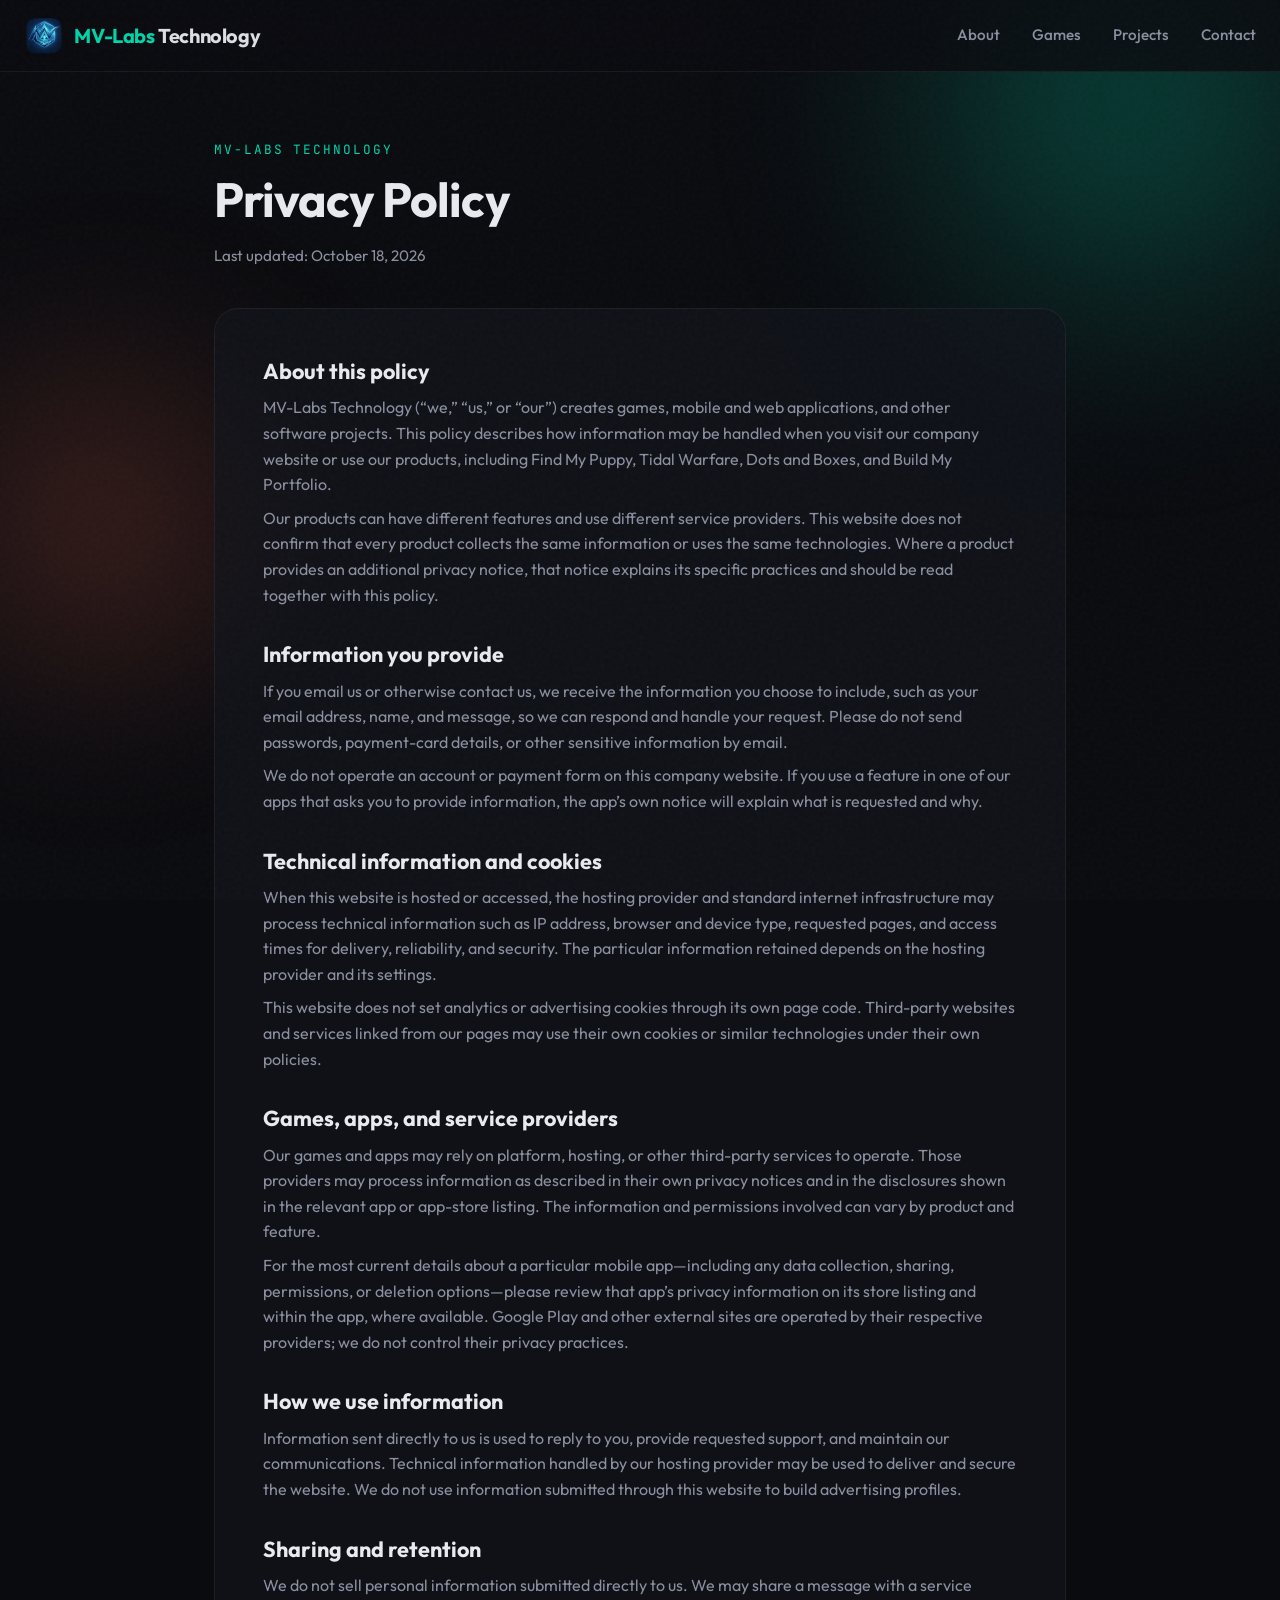
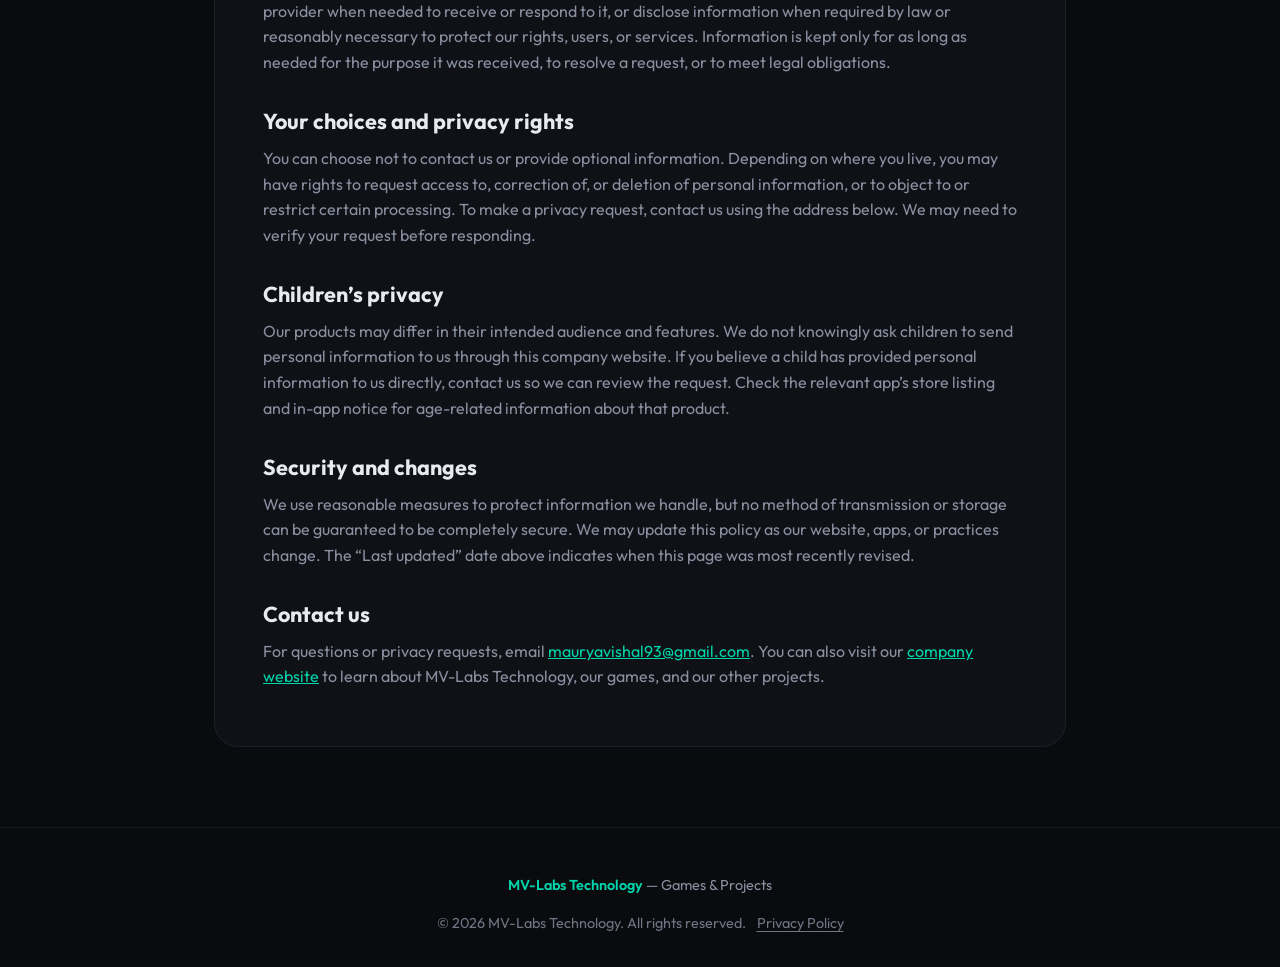
==== privacy.html @ 4313cc65 "Add privacy policy page Co-authored-by: Copilot <223556219+Copilot@users.noreply.github.com>" ====
<!DOCTYPE html>
<html lang="en">
<head>
  <meta charset="UTF-8">
  <meta name="viewport" content="width=device-width, initial-scale=1.0">
  <title>Privacy Policy — MV-Labs Technology</title>
  <meta name="description" content="Learn how MV-Labs Technology handles information across our website, games, and apps.">
  <link rel="preconnect" href="https://fonts.googleapis.com">
  <link rel="preconnect" href="https://fonts.gstatic.com" crossorigin>
  <link href="https://fonts.googleapis.com/css2?family=Outfit:wght@300;400;500;600;700;800&family=JetBrains+Mono:wght@400;500&display=swap" rel="stylesheet">
  <link rel="stylesheet" href="styles.css">
  <link rel="icon" type="image/png" href="assets/logo.png">
</head>
<body>
  <div class="noise"></div>
  <div class="gradient-orb gradient-orb-1"></div>
  <div class="gradient-orb gradient-orb-2"></div>

  <header class="header">
    <a href="index.html" class="logo">
      <img src="assets/logo.png" alt="MV-Labs Technology" class="logo-img" width="40" height="40">
      <span class="logo-text"><span class="logo-accent">MV-Labs</span><span class="logo-rest"> Technology</span></span>
    </a>
    <nav class="nav">
      <a href="index.html#about">About</a>
      <a href="index.html#games">Games</a>
      <a href="index.html#projects">Projects</a>
      <a href="index.html#contact">Contact</a>
    </nav>
    <button class="menu-toggle" aria-label="Toggle menu" aria-expanded="false">
      <span></span><span></span><span></span>
    </button>
  </header>

  <main class="policy-page">
    <div class="policy-heading">
      <span class="section-label">MV-Labs Technology</span>
      <h1 class="section-title">Privacy Policy</h1>
      <p class="policy-updated">Last updated: October 18, 2026</p>
    </div>

    <div class="policy-content">
      <section>
        <h2>About this policy</h2>
        <p>MV-Labs Technology (“we,” “us,” or “our”) creates games, mobile and web applications, and other software projects. This policy describes how information may be handled when you visit our company website or use our products, including Find My Puppy, Tidal Warfare, Dots and Boxes, and Build My Portfolio.</p>
        <p>Our products can have different features and use different service providers. This website does not confirm that every product collects the same information or uses the same technologies. Where a product provides an additional privacy notice, that notice explains its specific practices and should be read together with this policy.</p>
      </section>

      <section>
        <h2>Information you provide</h2>
        <p>If you email us or otherwise contact us, we receive the information you choose to include, such as your email address, name, and message, so we can respond and handle your request. Please do not send passwords, payment-card details, or other sensitive information by email.</p>
        <p>We do not operate an account or payment form on this company website. If you use a feature in one of our apps that asks you to provide information, the app’s own notice will explain what is requested and why.</p>
      </section>

      <section>
        <h2>Technical information and cookies</h2>
        <p>When this website is hosted or accessed, the hosting provider and standard internet infrastructure may process technical information such as IP address, browser and device type, requested pages, and access times for delivery, reliability, and security. The particular information retained depends on the hosting provider and its settings.</p>
        <p>This website does not set analytics or advertising cookies through its own page code. Third-party websites and services linked from our pages may use their own cookies or similar technologies under their own policies.</p>
      </section>

      <section>
        <h2>Games, apps, and service providers</h2>
        <p>Our games and apps may rely on platform, hosting, or other third-party services to operate. Those providers may process information as described in their own privacy notices and in the disclosures shown in the relevant app or app-store listing. The information and permissions involved can vary by product and feature.</p>
        <p>For the most current details about a particular mobile app—including any data collection, sharing, permissions, or deletion options—please review that app’s privacy information on its store listing and within the app, where available. Google Play and other external sites are operated by their respective providers; we do not control their privacy practices.</p>
      </section>

      <section>
        <h2>How we use information</h2>
        <p>Information sent directly to us is used to reply to you, provide requested support, and maintain our communications. Technical information handled by our hosting provider may be used to deliver and secure the website. We do not use information submitted through this website to build advertising profiles.</p>
      </section>

      <section>
        <h2>Sharing and retention</h2>
        <p>We do not sell personal information submitted directly to us. We may share a message with a service provider when needed to receive or respond to it, or disclose information when required by law or reasonably necessary to protect our rights, users, or services. Information is kept only for as long as needed for the purpose it was received, to resolve a request, or to meet legal obligations.</p>
      </section>

      <section>
        <h2>Your choices and privacy rights</h2>
        <p>You can choose not to contact us or provide optional information. Depending on where you live, you may have rights to request access to, correction of, or deletion of personal information, or to object to or restrict certain processing. To make a privacy request, contact us using the address below. We may need to verify your request before responding.</p>
      </section>

      <section>
        <h2>Children’s privacy</h2>
        <p>Our products may differ in their intended audience and features. We do not knowingly ask children to send personal information to us through this company website. If you believe a child has provided personal information to us directly, contact us so we can review the request. Check the relevant app’s store listing and in-app notice for age-related information about that product.</p>
      </section>

      <section>
        <h2>Security and changes</h2>
        <p>We use reasonable measures to protect information we handle, but no method of transmission or storage can be guaranteed to be completely secure. We may update this policy as our website, apps, or practices change. The “Last updated” date above indicates when this page was most recently revised.</p>
      </section>

      <section>
        <h2>Contact us</h2>
        <p>For questions or privacy requests, email <a href="mailto:mauryavishal93@gmail.com">mauryavishal93@gmail.com</a>. You can also visit our <a href="index.html">company website</a> to learn about MV-Labs Technology, our games, and our other projects.</p>
      </section>
    </div>
  </main>

  <footer class="footer">
    <p><span class="logo-inline">MV-Labs Technology</span> — Games &amp; Projects</p>
    <p class="footer-copy">© 2026 MV-Labs Technology. All rights reserved. <a href="privacy.html" aria-current="page">Privacy Policy</a></p>
  </footer>

  <script src="script.js"></script>
</body>
</html>
---- styles.css ----
/* ===== Variables ===== */
:root {
  --bg: #0a0b0f;
  --bg-card: rgba(18, 20, 28, 0.7);
  --bg-card-hover: rgba(28, 32, 44, 0.85);
  --text: #e8eaef;
  --text-muted: #8b90a0;
  --accent: #00d4aa;
  --accent-dim: rgba(0, 212, 170, 0.15);
  --accent-warm: #ff6b4a;
  --accent-warm-dim: rgba(255, 107, 74, 0.12);
  --border: rgba(255, 255, 255, 0.06);
  --font: 'Outfit', system-ui, sans-serif;
  --font-mono: 'JetBrains Mono', monospace;
  --radius: 16px;
  --radius-lg: 24px;
  --header-h: 72px;
}

/* ===== Reset & Base ===== */
*, *::before, *::after { box-sizing: border-box; }
html { scroll-behavior: smooth; }
body {
  margin: 0;
  font-family: var(--font);
  background: var(--bg);
  color: var(--text);
  line-height: 1.6;
  overflow-x: hidden;
  min-height: 100vh;
}

/* Subtle noise overlay */
.noise {
  position: fixed;
  inset: 0;
  pointer-events: none;
  z-index: 1000;
  opacity: 0.03;
  background-image: url("data:image/svg+xml,%3Csvg viewBox='0 0 256 256' xmlns='http://www.w3.org/2000/svg'%3E%3Cfilter id='n'%3E%3CfeTurbulence type='fractalNoise' baseFrequency='0.9' numOctaves='4' stitchTiles='stitch'/%3E%3C/filter%3E%3Crect width='100%25' height='100%25' filter='url(%23n)'/%3E%3C/svg%3E");
}

/* Ambient gradient orbs */
.gradient-orb {
  position: fixed;
  border-radius: 50%;
  filter: blur(100px);
  opacity: 0.35;
  pointer-events: none;
  z-index: 0;
}
.gradient-orb-1 {
  width: 600px;
  height: 600px;
  background: radial-gradient(circle, var(--accent) 0%, transparent 70%);
  top: -200px;
  right: -150px;
}
.gradient-orb-2 {
  width: 400px;
  height: 400px;
  background: radial-gradient(circle, var(--accent-warm) 0%, transparent 70%);
  bottom: 20%;
  left: -100px;
}
.gradient-orb-3 {
  width: 300px;
  height: 300px;
  background: radial-gradient(circle, #6366f1 0%, transparent 70%);
  bottom: -80px;
  right: 20%;
  opacity: 0.2;
}

/* ===== Layout ===== */
main { position: relative; z-index: 1; }
.section {
  padding: clamp(4rem, 10vw, 7rem) 1.5rem;
  max-width: 1200px;
  margin: 0 auto;
  opacity: 0;
  transform: translateY(24px);
  transition: opacity 0.6s ease, transform 0.6s ease;
}
.section.is-visible {
  opacity: 1;
  transform: translateY(0);
}
.section-inner { max-width: 100%; }
.section-label {
  display: inline-block;
  font-family: var(--font-mono);
  font-size: 0.8rem;
  letter-spacing: 0.15em;
  text-transform: uppercase;
  color: var(--accent);
  margin-bottom: 0.75rem;
}
.section-title {
  font-size: clamp(2rem, 5vw, 3rem);
  font-weight: 700;
  letter-spacing: -0.02em;
  margin: 0 0 1rem;
  line-height: 1.15;
}
.section-desc {
  color: var(--text-muted);
  font-size: 1.1rem;
  max-width: 560px;
  margin: 0 0 2.5rem;
}

/* ===== Header ===== */
.header {
  position: fixed;
  top: 0;
  left: 0;
  right: 0;
  height: var(--header-h);
  display: flex;
  align-items: center;
  justify-content: space-between;
  padding: 0 1.5rem;
  background: rgba(10, 11, 15, 0.8);
  backdrop-filter: blur(12px);
  border-bottom: 1px solid var(--border);
  z-index: 100;
}
.logo {
  display: inline-flex;
  align-items: center;
  gap: 0.65rem;
  text-decoration: none;
  color: var(--text);
  font-weight: 700;
  font-size: 1.25rem;
  letter-spacing: -0.02em;
}
.logo-img {
  display: block;
  width: 40px;
  height: 40px;
  object-fit: contain;
  border-radius: 10px;
  flex-shrink: 0;
}
.logo-text { display: inline-block; }
.logo-accent { color: var(--accent); }
.logo-rest { opacity: 0.95; }
.nav {
  display: flex;
  gap: 2rem;
}
.nav a {
  color: var(--text-muted);
  text-decoration: none;
  font-size: 0.95rem;
  font-weight: 500;
  transition: color 0.2s;
}
.nav a:hover { color: var(--accent); }
.menu-toggle {
  display: none;
  flex-direction: column;
  gap: 5px;
  background: none;
  border: none;
  cursor: pointer;
  padding: 8px;
}
.menu-toggle span {
  width: 22px;
  height: 2px;
  background: var(--text);
  border-radius: 1px;
}

/* ===== Hero ===== */
.hero {
  min-height: 100vh;
  display: flex;
  flex-direction: column;
  justify-content: center;
  padding-top: var(--header-h);
  padding-bottom: 4rem;
  padding-left: clamp(1.5rem, 6vw, 4rem);
  padding-right: clamp(1.5rem, 6vw, 4rem);
}
.hero-inner {
  max-width: 1200px;
  margin: 0 auto;
  width: 100%;
  position: relative;
  padding-left: clamp(1.25rem, 4vw, 2.5rem);
  border-left: 3px solid rgba(0, 212, 170, 0.4);
}
.hero-tag {
  font-family: var(--font-mono);
  font-size: 0.85rem;
  letter-spacing: 0.2em;
  text-transform: uppercase;
  color: var(--accent);
  margin: 0 0 1rem;
  opacity: 0;
  animation: fadeUp 0.8s ease forwards;
}
.hero-title {
  font-size: clamp(3rem, 12vw, 6.5rem);
  font-weight: 800;
  letter-spacing: -0.04em;
  line-height: 1.05;
  margin: 0 0 1.5rem;
  overflow: hidden;
}
.hero-title .line {
  display: block;
  opacity: 0;
  transform: translateY(1.2em);
  animation: fadeUp 0.9s cubic-bezier(0.22, 1, 0.36, 1) forwards;
}
.hero-title .line:nth-child(1) { animation-delay: 0.15s; }
.hero-title .line:nth-child(2) { animation-delay: 0.3s; }
.hero-title .line:nth-child(3) { animation-delay: 0.45s; }
.hero-title .accent { color: var(--accent); }
.hero-desc {
  font-size: 1.2rem;
  color: var(--text-muted);
  max-width: 480px;
  margin: 0 0 2rem;
  opacity: 0;
  animation: fadeUp 0.8s ease 0.5s forwards;
}
.cta-primary {
  display: inline-flex;
  align-items: center;
  gap: 0.6rem;
  padding: 1rem 1.75rem;
  background: var(--accent);
  color: var(--bg);
  text-decoration: none;
  font-weight: 600;
  font-size: 1rem;
  border-radius: var(--radius);
  transition: transform 0.2s, box-shadow 0.2s;
  opacity: 0;
  animation: fadeUp 0.8s ease 0.65s forwards;
}
.cta-primary:hover {
  transform: translateY(-2px);
  box-shadow: 0 12px 32px rgba(0, 212, 170, 0.35);
}
.cta-primary svg { flex-shrink: 0; }

@keyframes fadeUp {
  to {
    opacity: 1;
    transform: translateY(0);
  }
}

/* ===== About ===== */
.about-grid {
  display: grid;
  grid-template-columns: repeat(auto-fit, minmax(260px, 1fr));
  gap: 1.5rem;
  margin-top: 2rem;
}
.about-card {
  padding: 1.75rem;
  background: var(--bg-card);
  border: 1px solid var(--border);
  border-radius: var(--radius-lg);
  transition: background 0.3s, border-color 0.3s, transform 0.3s;
}
.about-card:hover {
  background: var(--bg-card-hover);
  border-color: rgba(0, 212, 170, 0.2);
  transform: translateY(-4px);
}
.about-icon {
  font-size: 1.5rem;
  color: var(--accent);
  margin-bottom: 1rem;
  opacity: 0.9;
}
.about-card h3 {
  font-size: 1.2rem;
  font-weight: 600;
  margin: 0 0 0.5rem;
}
.about-card p {
  margin: 0;
  color: var(--text-muted);
  font-size: 0.95rem;
}

/* ===== Games ===== */
.games-grid {
  display: grid;
  grid-template-columns: repeat(auto-fit, minmax(320px, 1fr));
  gap: 1.5rem;
}
.game-card {
  position: relative;
  border-radius: var(--radius-lg);
  overflow: hidden;
  border: 1px solid var(--border);
  min-height: 320px;
  transition: transform 0.3s, box-shadow 0.3s;
}
.game-card:hover {
  transform: translateY(-6px);
  box-shadow: 0 24px 48px rgba(0, 0, 0, 0.4);
}
.game-card-bg {
  position: absolute;
  inset: 0;
  opacity: 0.4;
  transition: opacity 0.4s;
}
.game-card[data-game="puppy"] .game-card-bg {
  background: linear-gradient(135deg, #0d9488 0%, #0f766e 50%, #134e4a 100%);
}
.game-card[data-game="tidal"] .game-card-bg {
  background: linear-gradient(135deg, #1e3a5f 0%, #0c4a6e 50%, #0e7490 100%);
}
.game-card[data-game="dots"] .game-card-bg {
  background: linear-gradient(135deg, #312e81 0%, #1d4ed8 45%, #06b6d4 100%);
}
.game-card:hover .game-card-bg { opacity: 0.55; }
.game-card-content {
  position: relative;
  padding: 2rem;
  height: 100%;
  display: flex;
  flex-direction: column;
  justify-content: flex-end;
  background: linear-gradient(to top, rgba(10, 11, 15, 0.95) 0%, rgba(10, 11, 15, 0.4) 50%, transparent 100%);
}
.game-badge {
  display: inline-block;
  align-self: flex-start;
  padding: 0.35rem 0.75rem;
  font-family: var(--font-mono);
  font-size: 0.7rem;
  letter-spacing: 0.1em;
  text-transform: uppercase;
  background: var(--accent-dim);
  color: var(--accent);
  border-radius: 999px;
  margin-bottom: 1rem;
}
.game-card h3 {
  font-size: 1.6rem;
  font-weight: 700;
  margin: 0 0 0.5rem;
}
.game-card p {
  margin: 0 0 1rem;
  color: var(--text-muted);
  font-size: 0.95rem;
  flex-grow: 1;
}
.game-links {
  display: flex;
  flex-wrap: wrap;
  align-items: center;
  gap: 0.75rem 1.25rem;
}
.play-web {
  display: inline-flex;
  align-items: center;
  padding: 0.6rem 1.1rem;
  background: rgba(255, 255, 255, 0.1);
  color: var(--text);
  text-decoration: none;
  font-size: 0.9rem;
  font-weight: 600;
  border-radius: var(--radius);
  border: 1px solid rgba(255, 255, 255, 0.15);
  transition: background 0.2s, border-color 0.2s, color 0.2s;
}
.play-web:hover {
  background: var(--accent-dim);
  border-color: var(--accent);
  color: var(--accent);
}
.play-badge {
  display: inline-block;
  transition: transform 0.2s, opacity 0.2s;
}
.play-badge:hover {
  transform: scale(1.05);
  opacity: 0.95;
}
.play-badge img {
  display: block;
  height: 52px;
  width: auto;
  max-width: 180px;
}

/* ===== Projects ===== */
.projects-grid {
  display: grid;
  grid-template-columns: repeat(auto-fit, minmax(280px, 1fr));
  gap: 1.5rem;
}
.project-card {
  padding: 2rem;
  background: var(--bg-card);
  border: 1px solid var(--border);
  border-radius: var(--radius-lg);
  transition: background 0.3s, border-color 0.3s, transform 0.3s;
}
.project-card:hover {
  background: var(--bg-card-hover);
  border-color: rgba(255, 107, 74, 0.15);
  transform: translateY(-4px);
}
.featured-project {
  position: relative;
  overflow: hidden;
  background:
    radial-gradient(ellipse at 100% 0%, rgba(255, 107, 74, 0.28), transparent 52%),
    radial-gradient(ellipse at 0% 100%, rgba(99, 102, 241, 0.24), transparent 55%),
    linear-gradient(135deg, rgba(0, 212, 170, 0.16), rgba(18, 20, 28, 0.88) 58%);
  border-color: rgba(0, 212, 170, 0.3);
  box-shadow: 0 12px 36px rgba(0, 212, 170, 0.08);
}
.featured-project:hover {
  background:
    radial-gradient(ellipse at 100% 0%, rgba(255, 107, 74, 0.36), transparent 52%),
    radial-gradient(ellipse at 0% 100%, rgba(99, 102, 241, 0.3), transparent 55%),
    linear-gradient(135deg, rgba(0, 212, 170, 0.22), rgba(28, 32, 44, 0.92) 58%);
  border-color: rgba(0, 212, 170, 0.55);
}
.featured-project .project-number {
  color: var(--accent);
  opacity: 0.9;
}
.featured-project h3 {
  font-size: 1.45rem;
}
.featured-project p {
  margin-bottom: 1.25rem;
}
.featured-project-link {
  background: linear-gradient(100deg, var(--accent), #62e6c4);
  border-color: transparent;
  color: #071410;
}
.featured-project-link:hover {
  background: linear-gradient(100deg, #62e6c4, #a1f1de);
  border-color: transparent;
  color: #071410;
}
.project-number {
  font-family: var(--font-mono);
  font-size: 2rem;
  font-weight: 500;
  color: var(--accent-warm);
  opacity: 0.6;
  margin-bottom: 0.75rem;
}
.project-card h3 {
  font-size: 1.25rem;
  font-weight: 600;
  margin: 0 0 0.5rem;
}
.project-card p {
  margin: 0;
  color: var(--text-muted);
  font-size: 0.95rem;
}

/* ===== Contact ===== */
.contact {
  padding-bottom: 4rem;
}
.contact-inner {
  text-align: center;
}
.contact-inner .section-title { margin-bottom: 0.5rem; }
.contact-inner p {
  color: var(--text-muted);
  margin: 0 0 1.5rem;
}
.contact-links {
  display: flex;
  flex-wrap: wrap;
  justify-content: center;
  gap: 1rem;
}
.contact-link {
  color: var(--accent);
  text-decoration: none;
  font-weight: 500;
  padding: 0.75rem 1.25rem;
  border: 1px solid rgba(0, 212, 170, 0.3);
  border-radius: var(--radius);
  transition: background 0.2s, border-color 0.2s;
}
.contact-link:hover {
  background: var(--accent-dim);
  border-color: var(--accent);
}

/* ===== Footer ===== */
.footer {
  padding: 2rem 1.5rem;
  text-align: center;
  border-top: 1px solid var(--border);
  color: var(--text-muted);
  font-size: 0.9rem;
}
.logo-inline { color: var(--accent); font-weight: 600; }
.footer-copy { margin: 0.5rem 0 0; opacity: 0.8; }
.footer-copy a {
  color: var(--text-muted);
  margin-left: 0.5rem;
  text-decoration: underline;
  text-underline-offset: 0.2em;
  transition: color 0.2s;
}
.footer-copy a:hover { color: var(--accent); }

/* ===== Privacy policy ===== */
.policy-page {
  position: relative;
  z-index: 1;
  max-width: 900px;
  margin: 0 auto;
  padding: calc(var(--header-h) + 4rem) 1.5rem 5rem;
}
.policy-heading { margin-bottom: 2.5rem; }
.policy-heading .section-label { margin-bottom: 0.75rem; }
.policy-updated {
  color: var(--text-muted);
  font-size: 0.95rem;
}
.policy-content {
  padding: clamp(1.5rem, 5vw, 3rem);
  background: var(--bg-card);
  border: 1px solid var(--border);
  border-radius: var(--radius-lg);
}
.policy-content section + section { margin-top: 2rem; }
.policy-content h2 {
  margin: 0 0 0.65rem;
  font-size: 1.35rem;
  line-height: 1.3;
}
.policy-content p,
.policy-content li {
  color: var(--text-muted);
}
.policy-content p { margin: 0.5rem 0; }
.policy-content ul { padding-left: 1.4rem; }
.policy-content a { color: var(--accent); }

/* ===== Mobile ===== */
@media (max-width: 768px) {
  .nav {
    position: fixed;
    top: var(--header-h);
    left: 0;
    right: 0;
    flex-direction: column;
    padding: 1.5rem;
    background: rgba(10, 11, 15, 0.98);
    border-bottom: 1px solid var(--border);
    gap: 1rem;
    transform: translateY(-100%);
    opacity: 0;
    visibility: hidden;
    transition: transform 0.3s, opacity 0.3s, visibility 0.3s;
  }
  .nav.is-open {
    transform: translateY(0);
    opacity: 1;
    visibility: visible;
  }
  .menu-toggle { display: flex; }
  .hero-title { font-size: clamp(2.5rem, 11vw, 4rem); }
  .games-grid { grid-template-columns: 1fr; }
}
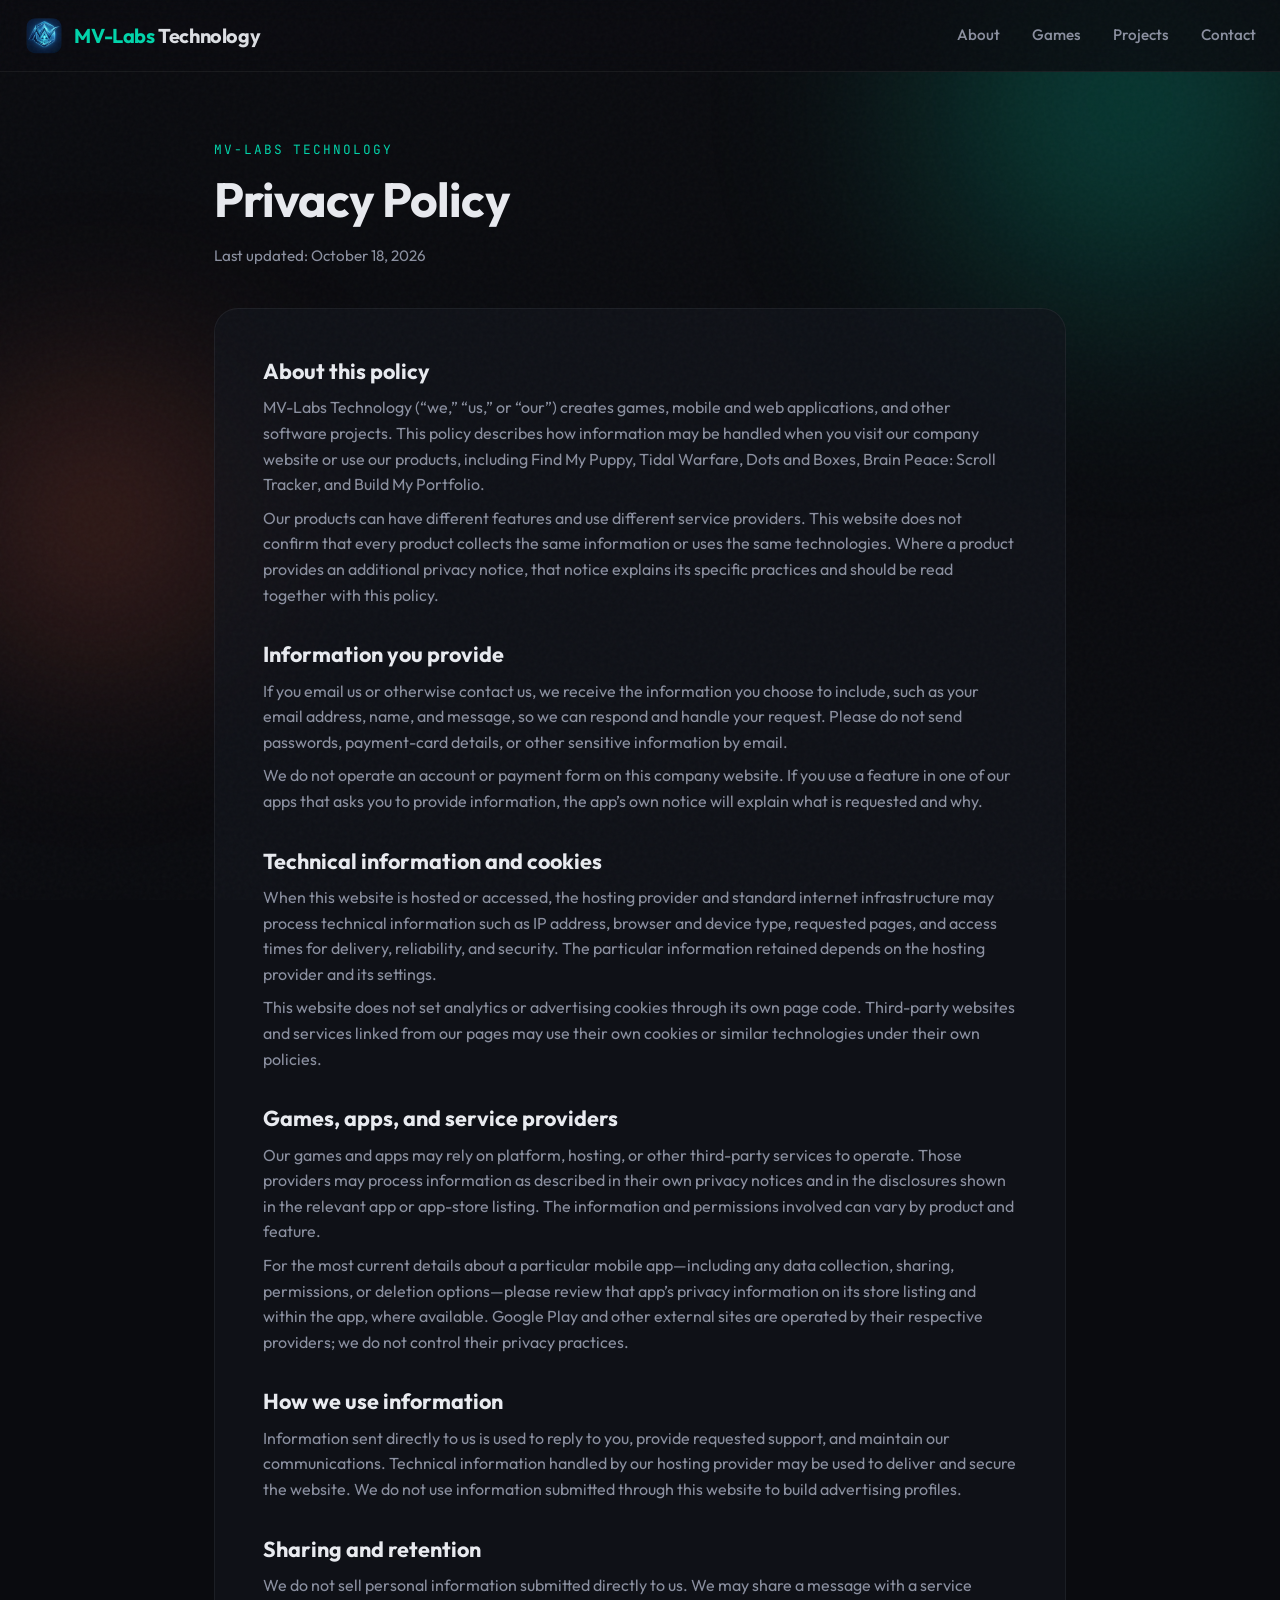
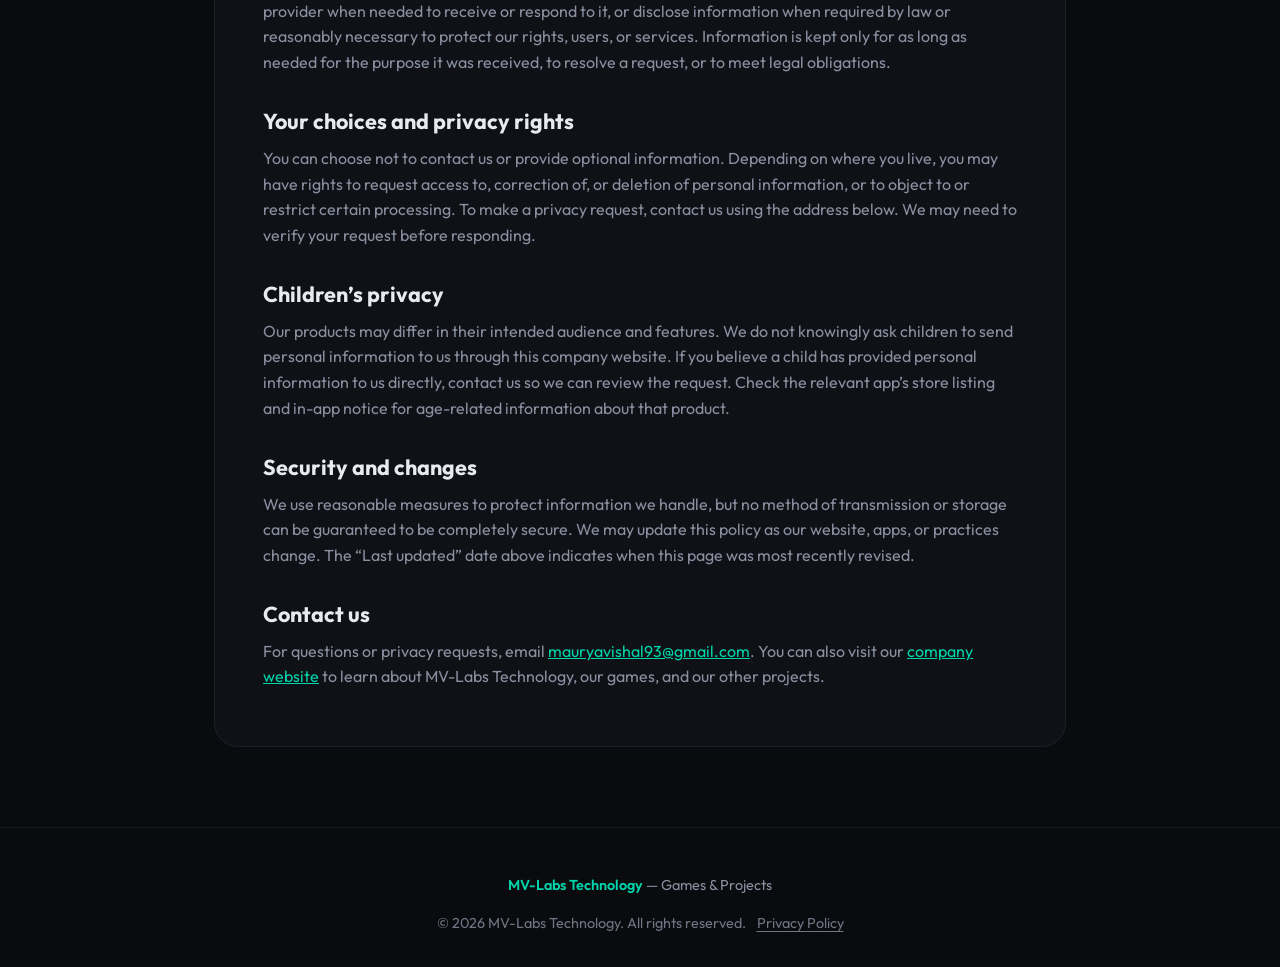
==== commit 2f2ae0ca: "Add Brain Peace app listing Co-authored-by: Copilot <223556219+Copilot@users.noreply.github.com>" ====
--- a/privacy.html
+++ b/privacy.html
@@ -42,7 +42,7 @@
     <div class="policy-content">
       <section>
         <h2>About this policy</h2>
-        <p>MV-Labs Technology (“we,” “us,” or “our”) creates games, mobile and web applications, and other software projects. This policy describes how information may be handled when you visit our company website or use our products, including Find My Puppy, Tidal Warfare, Dots and Boxes, and Build My Portfolio.</p>
+        <p>MV-Labs Technology (“we,” “us,” or “our”) creates games, mobile and web applications, and other software projects. This policy describes how information may be handled when you visit our company website or use our products, including Find My Puppy, Tidal Warfare, Dots and Boxes, Brain Peace: Scroll Tracker, and Build My Portfolio.</p>
         <p>Our products can have different features and use different service providers. This website does not confirm that every product collects the same information or uses the same technologies. Where a product provides an additional privacy notice, that notice explains its specific practices and should be read together with this policy.</p>
       </section>
 
--- a/styles.css
+++ b/styles.css
@@ -473,6 +473,7 @@
   color: var(--text-muted);
   font-size: 0.95rem;
 }
+.project-card .play-web { margin-top: 1rem; }
 
 /* ===== Contact ===== */
 .contact {
